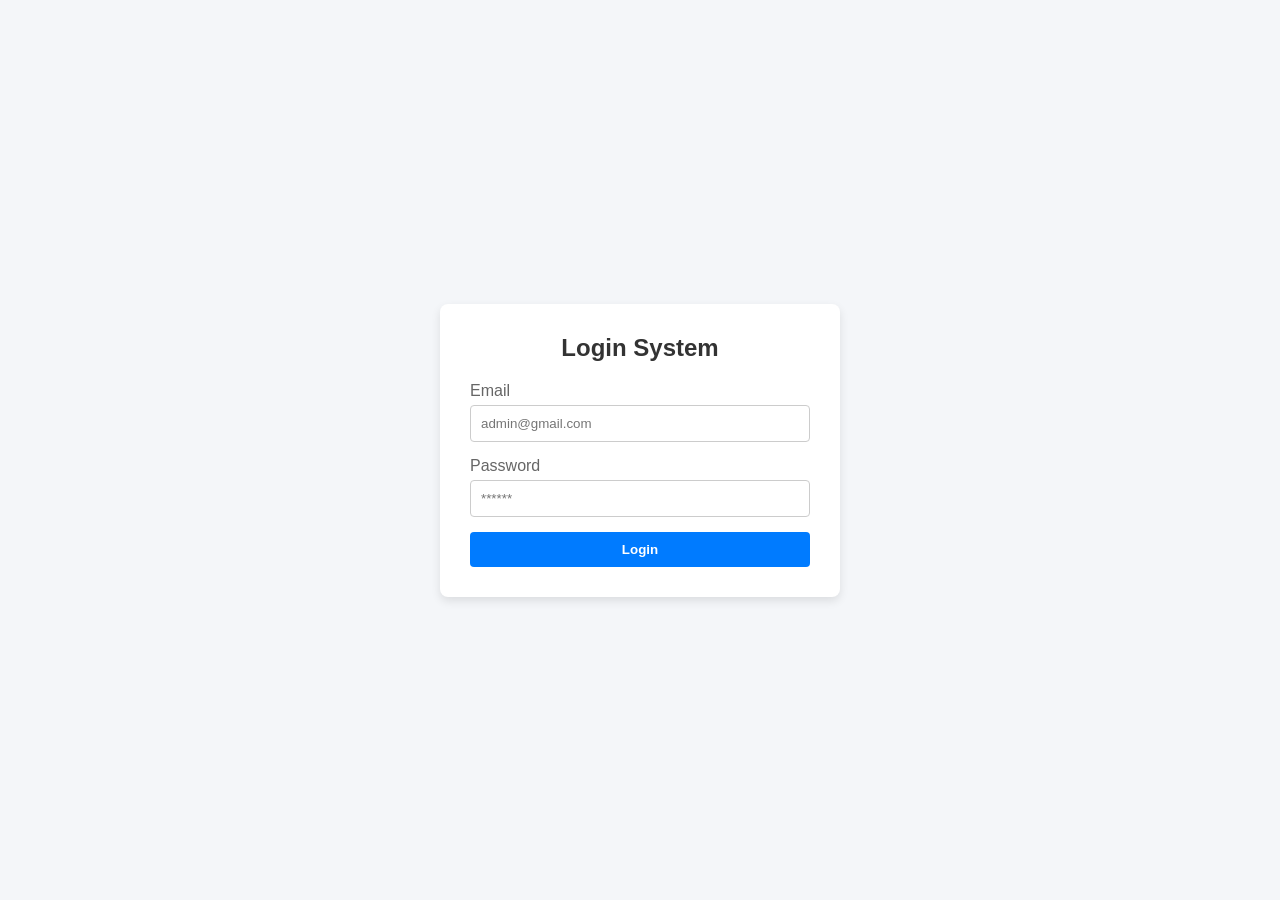
==== index.html @ a4c16e77 "feat: add login page UI template" ====
<!DOCTYPE html>
<html lang="id">
<head>
    <meta charset="UTF-8">
    <meta name="viewport" content="width=device-width, initial-scale=1.0">
    <title>Login - Task Management</title>
    <style>
        * {
            box-sizing: border-box;
            margin: 0;
            padding: 0;
            font-family: Arial, sans-serif;
        }
        body {
            display: flex;
            justify-content: center;
            align-items: center;
            height: 100vh;
            background-color: #f4f6f9;
        }
        .login-card {
            background: #ffffff;
            padding: 30px;
            border-radius: 8px;
            box-shadow: 0 4px 10px rgba(0, 0, 0, 0.1);
            width: 100%;
            max-width: 400px;
        }
        .login-card h2 {
            margin-bottom: 20px;
            color: #333;
            text-align: center;
        }
        .form-group {
            margin-bottom: 15px;
        }
        .form-group label {
            display: block;
            margin-bottom: 5px;
            color: #666;
        }
        .form-group input {
            width: 100%;
            padding: 10px;
            border: 1px solid #ccc;
            border-radius: 4px;
        }
        .btn-login {
            width: 100%;
            padding: 10px;
            background-color: #007bff;
            border: none;
            color: white;
            font-weight: bold;
            border-radius: 4px;
            cursor: pointer;
        }
        .btn-login:hover {
            background-color: #0056b3;
        }
        .alert {
            padding: 10px;
            margin-bottom: 15px;
            border-radius: 4px;
            display: none;
        }
        .alert-danger {
            background-color: #f8d7da;
            color: #721c24;
        }
        .alert-success {
            background-color: #d4edda;
            color: #155724;
        }
    </style>
</head>
<body>

    <div class="login-card">
        <h2>Login System</h2>
        <div id="alert-box" class="alert"></div>

        <form id="loginForm">
            <div class="form-group">
                <label for="email">Email</label>
                <input type="email" id="email" required placeholder="admin@gmail.com">
            </div>
            <div class="form-group">
                <label for="password">Password</label>
                <input type="password" id="password" required placeholder="******">
            </div>
            <button type="submit" class="btn-login">Login</button>
        </form>
    </div>

    <script>
        document.getElementById('loginForm').addEventListener('submit', async function(e) {
            e.preventDefault();

            const email = document.getElementById('email').value;
            const password = document.getElementById('password').value;
            const alertBox = document.getElementById('alert-box');

            alertBox.style.display = 'none';

            try {
                const response = await fetch('http://localhost:8000/api/login.php', {
                    method: 'POST',
                    headers: {
                        'Content-Type': 'application/json'
                    },
                    body: JSON.stringify({ email, password })
                });

                const result = await response.json();

                if (result.success) {
                    alertBox.className = 'alert alert-success';
                    alertBox.innerText = result.message;
                    alertBox.style.display = 'block';
                    
                    // Simpan data login di localStorage
                    localStorage.setItem('user', JSON.stringify(result.data));
                } else {
                    alertBox.className = 'alert alert-danger';
                    alertBox.innerText = result.message;
                    alertBox.style.display = 'block';
                }
            } catch (error) {
                alertBox.className = 'alert alert-danger';
                alertBox.innerText = 'Gagal menghubungi server backend!';
                alertBox.style.display = 'block';
            }
        });
    </script>
</body>
</html>
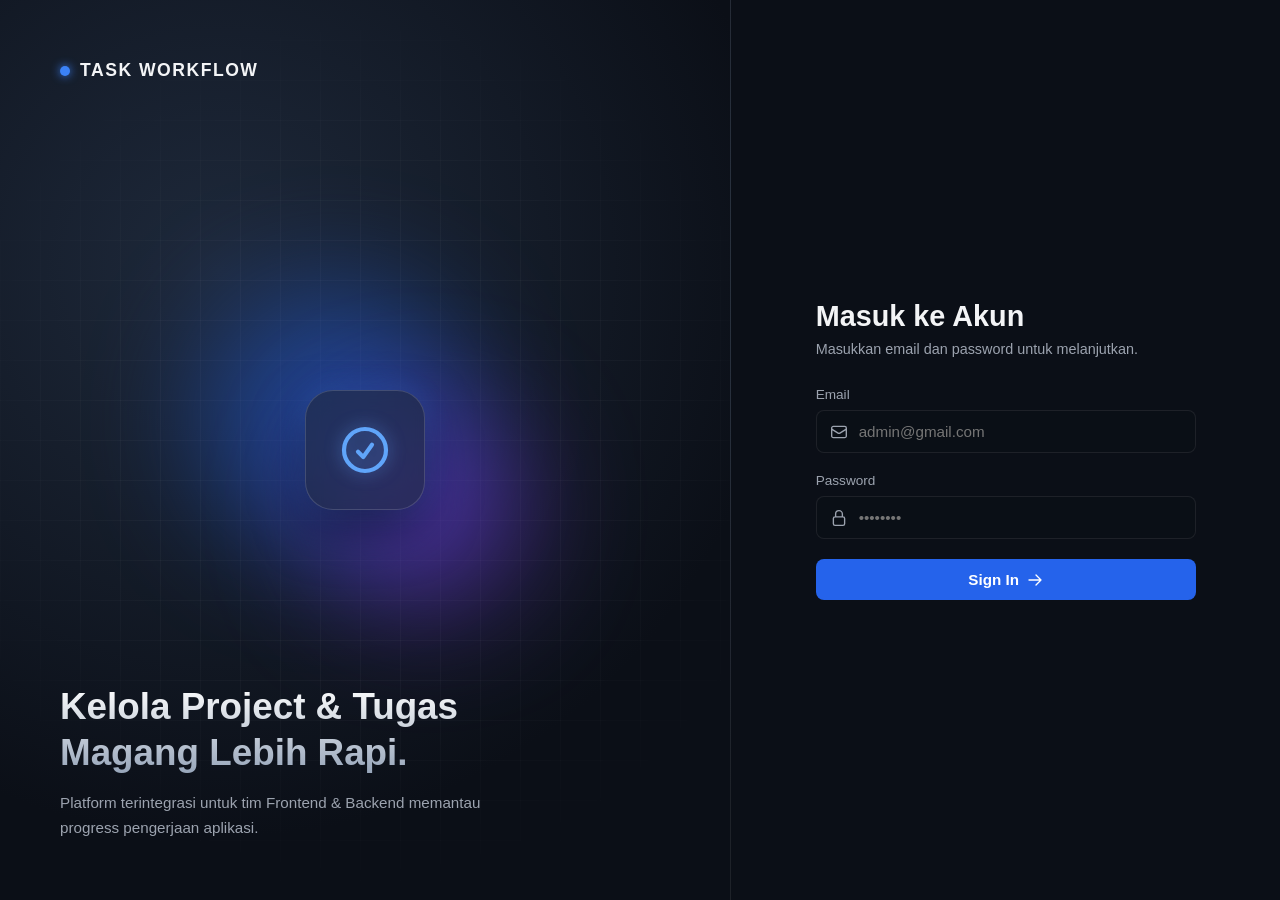
==== commit 74583b8b: "fix: add standard background-clip CSS property" ====
--- a/index.html
+++ b/index.html
@@ -3,94 +3,422 @@
 <head>
     <meta charset="UTF-8">
     <meta name="viewport" content="width=device-width, initial-scale=1.0">
-    <title>Login - Task Management</title>
+    <title>Task Management - Sign In</title>
     <style>
+        :root {
+            --bg-color: #0b0f17;
+            --border-color: rgba(255, 255, 255, 0.08);
+            --accent-glow: #3b82f6;
+            --text-main: #f3f4f6;
+            --text-muted: #9ca3af;
+            --input-bg: rgba(11, 15, 23, 0.6);
+        }
+
         * {
             box-sizing: border-box;
             margin: 0;
             padding: 0;
-            font-family: Arial, sans-serif;
-        }
+            font-family: -apple-system, BlinkMacSystemFont, "Segoe UI", Roboto, Helvetica, Arial, sans-serif;
+        }
+
         body {
-            display: flex;
+            min-height: 100vh;
+            background-color: var(--bg-color);
+            color: var(--text-main);
+            display: flex;
+            align-items: center;
             justify-content: center;
-            align-items: center;
-            height: 100vh;
-            background-color: #f4f6f9;
-        }
-        .login-card {
-            background: #ffffff;
-            padding: 30px;
-            border-radius: 8px;
-            box-shadow: 0 4px 10px rgba(0, 0, 0, 0.1);
+            overflow-x: hidden;
+        }
+
+        .container {
+            display: flex;
             width: 100%;
-            max-width: 400px;
-        }
-        .login-card h2 {
+            min-height: 100vh;
+        }
+
+        /* --- SISI KIRI: HERO / ANIMASI ICON & GRAPHIC --- */
+        .hero-section {
+            flex: 1.2;
+            background: radial-gradient(circle at 30% 30%, #1e293b 0%, #0b0f17 70%);
+            display: flex;
+            flex-direction: column;
+            justify-content: space-between;
+            padding: 60px;
+            position: relative;
+            overflow: hidden;
+            border-right: 1px solid var(--border-color);
+        }
+
+        /* Floating Animated Glowing Orbs & Grid */
+        .graphic-container {
+            position: absolute;
+            top: 50%;
+            left: 50%;
+            transform: translate(-50%, -50%);
+            width: 400px;
+            height: 400px;
+            pointer-events: none;
+            display: flex;
+            align-items: center;
+            justify-content: center;
+        }
+
+        .orb {
+            position: absolute;
+            border-radius: 50%;
+            filter: blur(60px);
+            opacity: 0.5;
+            animation: float 10s infinite alternate ease-in-out;
+        }
+
+        .orb-1 {
+            width: 260px;
+            height: 260px;
+            background: #2563eb;
+            top: 10%;
+            left: 10%;
+            animation-duration: 8s;
+        }
+
+        .orb-2 {
+            width: 200px;
+            height: 200px;
+            background: #7c3aed;
+            bottom: 10%;
+            right: 10%;
+            animation-duration: 11s;
+        }
+
+        /* Animated Floating Icon Centerpiece */
+        .icon-floating-wrapper {
+            position: relative;
+            z-index: 3;
+            width: 120px;
+            height: 120px;
+            background: rgba(30, 41, 59, 0.6);
+            backdrop-filter: blur(12px);
+            border: 1px solid rgba(255, 255, 255, 0.15);
+            border-radius: 28px;
+            display: flex;
+            align-items: center;
+            justify-content: center;
+            box-shadow: 0 20px 50px rgba(0, 0, 0, 0.5), 0 0 30px rgba(59, 130, 246, 0.3);
+            animation: iconPulse 4s infinite ease-in-out;
+        }
+
+        .icon-floating-wrapper svg {
+            width: 56px;
+            height: 56px;
+            stroke: #60a5fa;
+            filter: drop-shadow(0 0 8px rgba(96, 165, 250, 0.6));
+        }
+
+        .mesh-grid {
+            position: absolute;
+            inset: 0;
+            background-image: 
+                linear-gradient(rgba(255, 255, 255, 0.03) 1px, transparent 1px),
+                linear-gradient(90deg, rgba(255, 255, 255, 0.03) 1px, transparent 1px);
+            background-size: 40px 40px;
+            mask-image: radial-gradient(circle at center, black 40%, transparent 80%);
+        }
+
+        .hero-brand {
+            font-size: 1.1rem;
+            font-weight: 700;
+            letter-spacing: 1.5px;
+            z-index: 2;
+            display: flex;
+            align-items: center;
+            gap: 10px;
+        }
+
+        .brand-dot {
+            width: 10px;
+            height: 10px;
+            background-color: var(--accent-glow);
+            border-radius: 50%;
+            box-shadow: 0 0 10px var(--accent-glow);
+        }
+
+        .hero-caption {
+            z-index: 2;
+            max-width: 440px;
+        }
+
+        .hero-caption h1 {
+            font-size: 2.3rem;
+            font-weight: 600;
+            line-height: 1.25;
+            margin-bottom: 15px;
+            background: linear-gradient(180deg, #ffffff 0%, #94a3b8 100%);
+            -webkit-background-clip: text;
+            background-clip: text;
+            -webkit-text-fill-color: transparent;
+        }
+
+        .hero-caption p {
+            color: var(--text-muted);
+            font-size: 0.95rem;
+            line-height: 1.6;
+        }
+
+        /* --- SISI KANAN: FORM LOGIN --- */
+        .form-section {
+            flex: 1;
+            display: flex;
+            align-items: center;
+            justify-content: center;
+            padding: 40px 20px;
+            background-color: var(--bg-color);
+        }
+
+        .login-box {
+            width: 100%;
+            max-width: 380px;
+        }
+
+        .form-header {
+            margin-bottom: 30px;
+        }
+
+        .form-header h2 {
+            font-size: 1.8rem;
+            font-weight: 600;
+            margin-bottom: 8px;
+        }
+
+        .form-header p {
+            color: var(--text-muted);
+            font-size: 0.9rem;
+        }
+
+        .form-group {
             margin-bottom: 20px;
-            color: #333;
-            text-align: center;
-        }
-        .form-group {
-            margin-bottom: 15px;
-        }
+        }
+
         .form-group label {
             display: block;
-            margin-bottom: 5px;
-            color: #666;
-        }
-        .form-group input {
+            font-size: 0.85rem;
+            font-weight: 500;
+            color: var(--text-muted);
+            margin-bottom: 8px;
+        }
+
+        .input-wrapper {
+            position: relative;
+            display: flex;
+            align-items: center;
+        }
+
+        .input-wrapper svg {
+            position: absolute;
+            left: 14px;
+            width: 18px;
+            height: 18px;
+            stroke: var(--text-muted);
+            transition: stroke 0.2s ease;
+        }
+
+        .input-wrapper input {
             width: 100%;
-            padding: 10px;
-            border: 1px solid #ccc;
-            border-radius: 4px;
-        }
-        .btn-login {
+            padding: 12px 16px 12px 42px;
+            background-color: var(--input-bg);
+            border: 1px solid var(--border-color);
+            border-radius: 8px;
+            color: var(--text-main);
+            font-size: 0.95rem;
+            outline: none;
+            transition: border-color 0.2s ease, box-shadow 0.2s ease;
+        }
+
+        .input-wrapper input:focus {
+            border-color: var(--accent-glow);
+            box-shadow: 0 0 0 3px rgba(59, 130, 246, 0.15);
+        }
+
+        .input-wrapper input:focus + svg,
+        .input-wrapper input:focus ~ svg {
+            stroke: var(--accent-glow);
+        }
+
+        .btn-submit {
             width: 100%;
-            padding: 10px;
-            background-color: #007bff;
+            padding: 12px;
+            background-color: #2563eb;
+            color: #ffffff;
             border: none;
-            color: white;
-            font-weight: bold;
-            border-radius: 4px;
+            border-radius: 8px;
+            font-size: 0.95rem;
+            font-weight: 600;
             cursor: pointer;
-        }
-        .btn-login:hover {
-            background-color: #0056b3;
-        }
-        .alert {
-            padding: 10px;
-            margin-bottom: 15px;
-            border-radius: 4px;
+            transition: background-color 0.2s ease, transform 0.1s ease;
+            margin-top: 10px;
+            display: flex;
+            align-items: center;
+            justify-content: center;
+            gap: 8px;
+        }
+
+        .btn-submit:hover {
+            background-color: #1d4ed8;
+        }
+
+        .btn-submit:active {
+            transform: scale(0.99);
+        }
+
+        .alert-message {
+            padding: 12px 16px;
+            border-radius: 8px;
+            font-size: 0.85rem;
+            margin-bottom: 20px;
             display: none;
         }
-        .alert-danger {
-            background-color: #f8d7da;
-            color: #721c24;
-        }
+
+        .alert-error {
+            background-color: rgba(239, 68, 68, 0.1);
+            border: 1px solid rgba(239, 68, 68, 0.3);
+            color: #fca5a5;
+        }
+
         .alert-success {
-            background-color: #d4edda;
-            color: #155724;
+            background-color: rgba(34, 197, 94, 0.1);
+            border: 1px solid rgba(34, 197, 94, 0.3);
+            color: #86efac;
+        }
+
+        @keyframes float {
+            0% { transform: translate(0, 0) scale(1); }
+            50% { transform: translate(25px, -15px) scale(1.05); }
+            100% { transform: translate(-15px, 15px) scale(0.95); }
+        }
+
+        @keyframes iconPulse {
+            0%, 100% { transform: translateY(0) rotate(0deg); box-shadow: 0 20px 50px rgba(0,0,0,0.5), 0 0 30px rgba(59, 130, 246, 0.3); }
+            50% { transform: translateY(-12px) rotate(2deg); box-shadow: 0 30px 60px rgba(0,0,0,0.6), 0 0 45px rgba(59, 130, 246, 0.5); }
+        }
+
+        /* --- RESPONSIVE / MOBILE FRIENDLY --- */
+        @media (max-width: 900px) {
+            .container {
+                flex-direction: column;
+            }
+
+            .hero-section {
+                flex: none;
+                padding: 35px 24px;
+                min-height: 200px;
+                border-right: none;
+                border-bottom: 1px solid var(--border-color);
+                align-items: center;
+                text-align: center;
+            }
+
+            .graphic-container {
+                width: 200px;
+                height: 200px;
+            }
+
+            .icon-floating-wrapper {
+                width: 80px;
+                height: 80px;
+                border-radius: 20px;
+            }
+
+            .icon-floating-wrapper svg {
+                width: 36px;
+                height: 36px;
+            }
+
+            .hero-brand {
+                margin-bottom: 15px;
+            }
+
+            .hero-caption h1 {
+                font-size: 1.5rem;
+            }
+
+            .hero-caption p {
+                display: none;
+            }
+
+            .form-section {
+                padding: 35px 24px;
+            }
         }
     </style>
 </head>
 <body>
 
-    <div class="login-card">
-        <h2>Login System</h2>
-        <div id="alert-box" class="alert"></div>
-
-        <form id="loginForm">
-            <div class="form-group">
-                <label for="email">Email</label>
-                <input type="email" id="email" required placeholder="admin@gmail.com">
+    <div class="container">
+        <!-- SISI KIRI: ANIMASI ICON & GRAPHIC -->
+        <div class="hero-section">
+            <div class="mesh-grid"></div>
+            
+            <div class="hero-brand">
+                <div class="brand-dot"></div>
+                <span>TASK WORKFLOW</span>
             </div>
-            <div class="form-group">
-                <label for="password">Password</label>
-                <input type="password" id="password" required placeholder="******">
+
+            <div class="graphic-container">
+                <div class="orb orb-1"></div>
+                <div class="orb orb-2"></div>
+                <!-- Animated Floating Icon Card -->
+                <div class="icon-floating-wrapper">
+                    <svg xmlns="http://www.w3.org/2000/svg" fill="none" viewBox="0 0 24 24" stroke-width="1.8" stroke="currentColor">
+                        <path stroke-linecap="round" stroke-linejoin="round" d="M9 12.75L11.25 15 15 9.75M21 12a9 9 0 11-18 0 9 9 0 0118 0z" />
+                    </svg>
+                </div>
             </div>
-            <button type="submit" class="btn-login">Login</button>
-        </form>
+
+            <div class="hero-caption">
+                <h1>Kelola Project & Tugas Magang Lebih Rapi.</h1>
+                <p>Platform terintegrasi untuk tim Frontend & Backend memantau progress pengerjaan aplikasi.</p>
+            </div>
+        </div>
+
+        <!-- SISI KANAN: FORM LOGIN -->
+        <div class="form-section">
+            <div class="login-box">
+                <div class="form-header">
+                    <h2>Masuk ke Akun</h2>
+                    <p>Masukkan email dan password untuk melanjutkan.</p>
+                </div>
+
+                <div id="alertBox" class="alert-message"></div>
+
+                <form id="loginForm">
+                    <div class="form-group">
+                        <label for="email">Email</label>
+                        <div class="input-wrapper">
+                            <svg xmlns="http://www.w3.org/2000/svg" fill="none" viewBox="0 0 24 24" stroke-width="1.8" stroke="currentColor">
+                                <path stroke-linecap="round" stroke-linejoin="round" d="M21.75 6.75v10.5a2.25 2.25 0 01-2.25 2.25h-15a2.25 2.25 0 01-2.25-2.25V6.75m19.5 0A2.25 2.25 0 0019.5 4.5h-15a2.25 2.25 0 00-2.25 2.25m19.5 0v.243a2.25 2.25 0 01-1.07 1.916l-7.5 4.615a2.25 2.25 0 01-2.36 0L3.32 8.91a2.25 2.25 0 01-1.07-1.916V6.75" />
+                            </svg>
+                            <input type="email" id="email" required placeholder="admin@gmail.com">
+                        </div>
+                    </div>
+
+                    <div class="form-group">
+                        <label for="password">Password</label>
+                        <div class="input-wrapper">
+                            <svg xmlns="http://www.w3.org/2000/svg" fill="none" viewBox="0 0 24 24" stroke-width="1.8" stroke="currentColor">
+                                <path stroke-linecap="round" stroke-linejoin="round" d="M16.5 10.5V6.75a4.5 4.5 0 10-9 0v3.75m-.75 11.25h10.5a2.25 2.25 0 002.25-2.25v-6.75a2.25 2.25 0 00-2.25-2.25H6.75a2.25 2.25 0 00-2.25 2.25v6.75a2.25 2.25 0 002.25 2.25z" />
+                            </svg>
+                            <input type="password" id="password" required placeholder="••••••••">
+                        </div>
+                    </div>
+
+                    <button type="submit" class="btn-submit">
+                        <span>Sign In</span>
+                        <svg xmlns="http://www.w3.org/2000/svg" width="16" height="16" fill="none" viewBox="0 0 24 24" stroke-width="2" stroke="currentColor">
+                            <path stroke-linecap="round" stroke-linejoin="round" d="M13.5 4.5L21 12m0 0l-7.5 7.5M21 12H3" />
+                        </svg>
+                    </button>
+                </form>
+            </div>
+        </div>
     </div>
 
     <script>
@@ -99,36 +427,32 @@
 
             const email = document.getElementById('email').value;
             const password = document.getElementById('password').value;
-            const alertBox = document.getElementById('alert-box');
+            const alertBox = document.getElementById('alertBox');
 
             alertBox.style.display = 'none';
 
             try {
                 const response = await fetch('http://localhost:8000/api/login.php', {
                     method: 'POST',
-                    headers: {
-                        'Content-Type': 'application/json'
-                    },
+                    headers: { 'Content-Type': 'application/json' },
                     body: JSON.stringify({ email, password })
                 });
 
                 const result = await response.json();
 
                 if (result.success) {
-                    alertBox.className = 'alert alert-success';
+                    alertBox.className = 'alert-message alert-success';
                     alertBox.innerText = result.message;
                     alertBox.style.display = 'block';
-                    
-                    // Simpan data login di localStorage
                     localStorage.setItem('user', JSON.stringify(result.data));
                 } else {
-                    alertBox.className = 'alert alert-danger';
+                    alertBox.className = 'alert-message alert-error';
                     alertBox.innerText = result.message;
                     alertBox.style.display = 'block';
                 }
             } catch (error) {
-                alertBox.className = 'alert alert-danger';
-                alertBox.innerText = 'Gagal menghubungi server backend!';
+                alertBox.className = 'alert-message alert-error';
+                alertBox.innerText = 'Gagal terhubung ke server backend!';
                 alertBox.style.display = 'block';
             }
         });
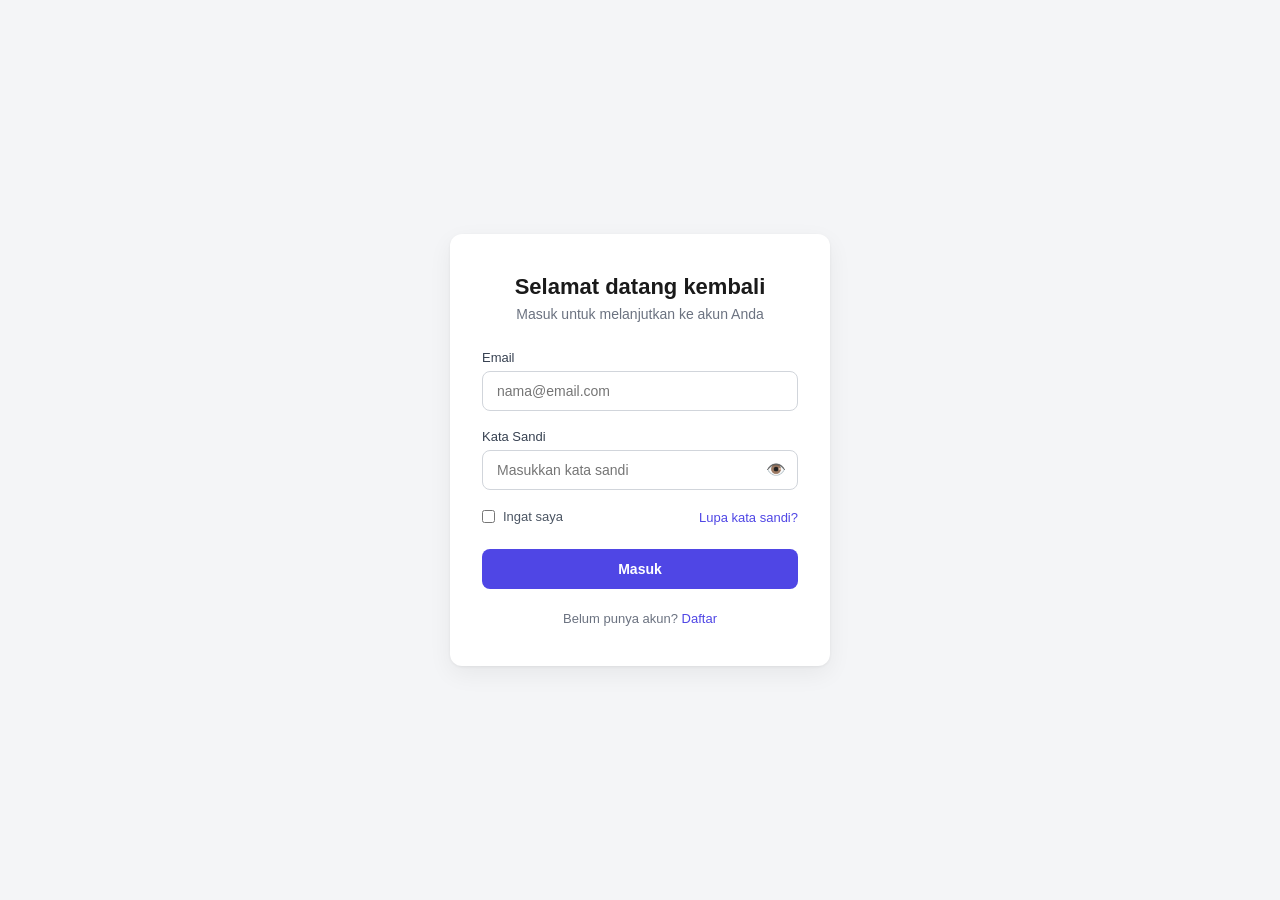
==== commit c462b303: "feat: Redesign UI layout using external CSS" ====
--- a/index.html
+++ b/index.html
@@ -1,461 +1,47 @@
 <!DOCTYPE html>
 <html lang="id">
 <head>
-    <meta charset="UTF-8">
-    <meta name="viewport" content="width=device-width, initial-scale=1.0">
-    <title>Task Management - Sign In</title>
-    <style>
-        :root {
-            --bg-color: #0b0f17;
-            --border-color: rgba(255, 255, 255, 0.08);
-            --accent-glow: #3b82f6;
-            --text-main: #f3f4f6;
-            --text-muted: #9ca3af;
-            --input-bg: rgba(11, 15, 23, 0.6);
-        }
-
-        * {
-            box-sizing: border-box;
-            margin: 0;
-            padding: 0;
-            font-family: -apple-system, BlinkMacSystemFont, "Segoe UI", Roboto, Helvetica, Arial, sans-serif;
-        }
-
-        body {
-            min-height: 100vh;
-            background-color: var(--bg-color);
-            color: var(--text-main);
-            display: flex;
-            align-items: center;
-            justify-content: center;
-            overflow-x: hidden;
-        }
-
-        .container {
-            display: flex;
-            width: 100%;
-            min-height: 100vh;
-        }
-
-        /* --- SISI KIRI: HERO / ANIMASI ICON & GRAPHIC --- */
-        .hero-section {
-            flex: 1.2;
-            background: radial-gradient(circle at 30% 30%, #1e293b 0%, #0b0f17 70%);
-            display: flex;
-            flex-direction: column;
-            justify-content: space-between;
-            padding: 60px;
-            position: relative;
-            overflow: hidden;
-            border-right: 1px solid var(--border-color);
-        }
-
-        /* Floating Animated Glowing Orbs & Grid */
-        .graphic-container {
-            position: absolute;
-            top: 50%;
-            left: 50%;
-            transform: translate(-50%, -50%);
-            width: 400px;
-            height: 400px;
-            pointer-events: none;
-            display: flex;
-            align-items: center;
-            justify-content: center;
-        }
-
-        .orb {
-            position: absolute;
-            border-radius: 50%;
-            filter: blur(60px);
-            opacity: 0.5;
-            animation: float 10s infinite alternate ease-in-out;
-        }
-
-        .orb-1 {
-            width: 260px;
-            height: 260px;
-            background: #2563eb;
-            top: 10%;
-            left: 10%;
-            animation-duration: 8s;
-        }
-
-        .orb-2 {
-            width: 200px;
-            height: 200px;
-            background: #7c3aed;
-            bottom: 10%;
-            right: 10%;
-            animation-duration: 11s;
-        }
-
-        /* Animated Floating Icon Centerpiece */
-        .icon-floating-wrapper {
-            position: relative;
-            z-index: 3;
-            width: 120px;
-            height: 120px;
-            background: rgba(30, 41, 59, 0.6);
-            backdrop-filter: blur(12px);
-            border: 1px solid rgba(255, 255, 255, 0.15);
-            border-radius: 28px;
-            display: flex;
-            align-items: center;
-            justify-content: center;
-            box-shadow: 0 20px 50px rgba(0, 0, 0, 0.5), 0 0 30px rgba(59, 130, 246, 0.3);
-            animation: iconPulse 4s infinite ease-in-out;
-        }
-
-        .icon-floating-wrapper svg {
-            width: 56px;
-            height: 56px;
-            stroke: #60a5fa;
-            filter: drop-shadow(0 0 8px rgba(96, 165, 250, 0.6));
-        }
-
-        .mesh-grid {
-            position: absolute;
-            inset: 0;
-            background-image: 
-                linear-gradient(rgba(255, 255, 255, 0.03) 1px, transparent 1px),
-                linear-gradient(90deg, rgba(255, 255, 255, 0.03) 1px, transparent 1px);
-            background-size: 40px 40px;
-            mask-image: radial-gradient(circle at center, black 40%, transparent 80%);
-        }
-
-        .hero-brand {
-            font-size: 1.1rem;
-            font-weight: 700;
-            letter-spacing: 1.5px;
-            z-index: 2;
-            display: flex;
-            align-items: center;
-            gap: 10px;
-        }
-
-        .brand-dot {
-            width: 10px;
-            height: 10px;
-            background-color: var(--accent-glow);
-            border-radius: 50%;
-            box-shadow: 0 0 10px var(--accent-glow);
-        }
-
-        .hero-caption {
-            z-index: 2;
-            max-width: 440px;
-        }
-
-        .hero-caption h1 {
-            font-size: 2.3rem;
-            font-weight: 600;
-            line-height: 1.25;
-            margin-bottom: 15px;
-            background: linear-gradient(180deg, #ffffff 0%, #94a3b8 100%);
-            -webkit-background-clip: text;
-            background-clip: text;
-            -webkit-text-fill-color: transparent;
-        }
-
-        .hero-caption p {
-            color: var(--text-muted);
-            font-size: 0.95rem;
-            line-height: 1.6;
-        }
-
-        /* --- SISI KANAN: FORM LOGIN --- */
-        .form-section {
-            flex: 1;
-            display: flex;
-            align-items: center;
-            justify-content: center;
-            padding: 40px 20px;
-            background-color: var(--bg-color);
-        }
-
-        .login-box {
-            width: 100%;
-            max-width: 380px;
-        }
-
-        .form-header {
-            margin-bottom: 30px;
-        }
-
-        .form-header h2 {
-            font-size: 1.8rem;
-            font-weight: 600;
-            margin-bottom: 8px;
-        }
-
-        .form-header p {
-            color: var(--text-muted);
-            font-size: 0.9rem;
-        }
-
-        .form-group {
-            margin-bottom: 20px;
-        }
-
-        .form-group label {
-            display: block;
-            font-size: 0.85rem;
-            font-weight: 500;
-            color: var(--text-muted);
-            margin-bottom: 8px;
-        }
-
-        .input-wrapper {
-            position: relative;
-            display: flex;
-            align-items: center;
-        }
-
-        .input-wrapper svg {
-            position: absolute;
-            left: 14px;
-            width: 18px;
-            height: 18px;
-            stroke: var(--text-muted);
-            transition: stroke 0.2s ease;
-        }
-
-        .input-wrapper input {
-            width: 100%;
-            padding: 12px 16px 12px 42px;
-            background-color: var(--input-bg);
-            border: 1px solid var(--border-color);
-            border-radius: 8px;
-            color: var(--text-main);
-            font-size: 0.95rem;
-            outline: none;
-            transition: border-color 0.2s ease, box-shadow 0.2s ease;
-        }
-
-        .input-wrapper input:focus {
-            border-color: var(--accent-glow);
-            box-shadow: 0 0 0 3px rgba(59, 130, 246, 0.15);
-        }
-
-        .input-wrapper input:focus + svg,
-        .input-wrapper input:focus ~ svg {
-            stroke: var(--accent-glow);
-        }
-
-        .btn-submit {
-            width: 100%;
-            padding: 12px;
-            background-color: #2563eb;
-            color: #ffffff;
-            border: none;
-            border-radius: 8px;
-            font-size: 0.95rem;
-            font-weight: 600;
-            cursor: pointer;
-            transition: background-color 0.2s ease, transform 0.1s ease;
-            margin-top: 10px;
-            display: flex;
-            align-items: center;
-            justify-content: center;
-            gap: 8px;
-        }
-
-        .btn-submit:hover {
-            background-color: #1d4ed8;
-        }
-
-        .btn-submit:active {
-            transform: scale(0.99);
-        }
-
-        .alert-message {
-            padding: 12px 16px;
-            border-radius: 8px;
-            font-size: 0.85rem;
-            margin-bottom: 20px;
-            display: none;
-        }
-
-        .alert-error {
-            background-color: rgba(239, 68, 68, 0.1);
-            border: 1px solid rgba(239, 68, 68, 0.3);
-            color: #fca5a5;
-        }
-
-        .alert-success {
-            background-color: rgba(34, 197, 94, 0.1);
-            border: 1px solid rgba(34, 197, 94, 0.3);
-            color: #86efac;
-        }
-
-        @keyframes float {
-            0% { transform: translate(0, 0) scale(1); }
-            50% { transform: translate(25px, -15px) scale(1.05); }
-            100% { transform: translate(-15px, 15px) scale(0.95); }
-        }
-
-        @keyframes iconPulse {
-            0%, 100% { transform: translateY(0) rotate(0deg); box-shadow: 0 20px 50px rgba(0,0,0,0.5), 0 0 30px rgba(59, 130, 246, 0.3); }
-            50% { transform: translateY(-12px) rotate(2deg); box-shadow: 0 30px 60px rgba(0,0,0,0.6), 0 0 45px rgba(59, 130, 246, 0.5); }
-        }
-
-        /* --- RESPONSIVE / MOBILE FRIENDLY --- */
-        @media (max-width: 900px) {
-            .container {
-                flex-direction: column;
-            }
-
-            .hero-section {
-                flex: none;
-                padding: 35px 24px;
-                min-height: 200px;
-                border-right: none;
-                border-bottom: 1px solid var(--border-color);
-                align-items: center;
-                text-align: center;
-            }
-
-            .graphic-container {
-                width: 200px;
-                height: 200px;
-            }
-
-            .icon-floating-wrapper {
-                width: 80px;
-                height: 80px;
-                border-radius: 20px;
-            }
-
-            .icon-floating-wrapper svg {
-                width: 36px;
-                height: 36px;
-            }
-
-            .hero-brand {
-                margin-bottom: 15px;
-            }
-
-            .hero-caption h1 {
-                font-size: 1.5rem;
-            }
-
-            .hero-caption p {
-                display: none;
-            }
-
-            .form-section {
-                padding: 35px 24px;
-            }
-        }
-    </style>
+  <meta charset="UTF-8">
+  <meta name="viewport" content="width=device-width, initial-scale=1.0">
+  <title>Masuk</title>
+  <link rel="stylesheet" href="style.css">
 </head>
 <body>
 
-    <div class="container">
-        <!-- SISI KIRI: ANIMASI ICON & GRAPHIC -->
-        <div class="hero-section">
-            <div class="mesh-grid"></div>
-            
-            <div class="hero-brand">
-                <div class="brand-dot"></div>
-                <span>TASK WORKFLOW</span>
-            </div>
+  <div class="card">
+    <h1>Selamat datang kembali</h1>
+    <p class="subtitle">Masuk untuk melanjutkan ke akun Anda</p>
 
-            <div class="graphic-container">
-                <div class="orb orb-1"></div>
-                <div class="orb orb-2"></div>
-                <!-- Animated Floating Icon Card -->
-                <div class="icon-floating-wrapper">
-                    <svg xmlns="http://www.w3.org/2000/svg" fill="none" viewBox="0 0 24 24" stroke-width="1.8" stroke="currentColor">
-                        <path stroke-linecap="round" stroke-linejoin="round" d="M9 12.75L11.25 15 15 9.75M21 12a9 9 0 11-18 0 9 9 0 0118 0z" />
-                    </svg>
-                </div>
-            </div>
+    <div class="error" id="errorBox">Email atau kata sandi salah.</div>
 
-            <div class="hero-caption">
-                <h1>Kelola Project & Tugas Magang Lebih Rapi.</h1>
-                <p>Platform terintegrasi untuk tim Frontend & Backend memantau progress pengerjaan aplikasi.</p>
-            </div>
+    <form id="loginForm">
+      <div class="field">
+        <label for="email">Email</label>
+        <input type="email" id="email" placeholder="nama@email.com" required>
+      </div>
+
+      <div class="field">
+        <label for="password">Kata Sandi</label>
+        <div class="password-wrapper">
+          <input type="password" id="password" placeholder="Masukkan kata sandi" required>
+          <button type="button" class="toggle-password" data-target="password">👁️</button>
         </div>
+      </div>
 
-        <!-- SISI KANAN: FORM LOGIN -->
-        <div class="form-section">
-            <div class="login-box">
-                <div class="form-header">
-                    <h2>Masuk ke Akun</h2>
-                    <p>Masukkan email dan password untuk melanjutkan.</p>
-                </div>
+      <div class="row">
+        <label>
+          <input type="checkbox" id="remember">
+          Ingat saya
+        </label>
+        <a href="#">Lupa kata sandi?</a>
+      </div>
 
-                <div id="alertBox" class="alert-message"></div>
+      <button type="submit" class="submit">Masuk</button>
+    </form>
 
-                <form id="loginForm">
-                    <div class="form-group">
-                        <label for="email">Email</label>
-                        <div class="input-wrapper">
-                            <svg xmlns="http://www.w3.org/2000/svg" fill="none" viewBox="0 0 24 24" stroke-width="1.8" stroke="currentColor">
-                                <path stroke-linecap="round" stroke-linejoin="round" d="M21.75 6.75v10.5a2.25 2.25 0 01-2.25 2.25h-15a2.25 2.25 0 01-2.25-2.25V6.75m19.5 0A2.25 2.25 0 0019.5 4.5h-15a2.25 2.25 0 00-2.25 2.25m19.5 0v.243a2.25 2.25 0 01-1.07 1.916l-7.5 4.615a2.25 2.25 0 01-2.36 0L3.32 8.91a2.25 2.25 0 01-1.07-1.916V6.75" />
-                            </svg>
-                            <input type="email" id="email" required placeholder="admin@gmail.com">
-                        </div>
-                    </div>
+    <p class="footer-text">Belum punya akun? <a href="register.html">Daftar</a></p>
+  </div>
 
-                    <div class="form-group">
-                        <label for="password">Password</label>
-                        <div class="input-wrapper">
-                            <svg xmlns="http://www.w3.org/2000/svg" fill="none" viewBox="0 0 24 24" stroke-width="1.8" stroke="currentColor">
-                                <path stroke-linecap="round" stroke-linejoin="round" d="M16.5 10.5V6.75a4.5 4.5 0 10-9 0v3.75m-.75 11.25h10.5a2.25 2.25 0 002.25-2.25v-6.75a2.25 2.25 0 00-2.25-2.25H6.75a2.25 2.25 0 00-2.25 2.25v6.75a2.25 2.25 0 002.25 2.25z" />
-                            </svg>
-                            <input type="password" id="password" required placeholder="••••••••">
-                        </div>
-                    </div>
-
-                    <button type="submit" class="btn-submit">
-                        <span>Sign In</span>
-                        <svg xmlns="http://www.w3.org/2000/svg" width="16" height="16" fill="none" viewBox="0 0 24 24" stroke-width="2" stroke="currentColor">
-                            <path stroke-linecap="round" stroke-linejoin="round" d="M13.5 4.5L21 12m0 0l-7.5 7.5M21 12H3" />
-                        </svg>
-                    </button>
-                </form>
-            </div>
-        </div>
-    </div>
-
-    <script>
-        document.getElementById('loginForm').addEventListener('submit', async function(e) {
-            e.preventDefault();
-
-            const email = document.getElementById('email').value;
-            const password = document.getElementById('password').value;
-            const alertBox = document.getElementById('alertBox');
-
-            alertBox.style.display = 'none';
-
-            try {
-                const response = await fetch('http://localhost:8000/api/login.php', {
-                    method: 'POST',
-                    headers: { 'Content-Type': 'application/json' },
-                    body: JSON.stringify({ email, password })
-                });
-
-                const result = await response.json();
-
-                if (result.success) {
-                    alertBox.className = 'alert-message alert-success';
-                    alertBox.innerText = result.message;
-                    alertBox.style.display = 'block';
-                    localStorage.setItem('user', JSON.stringify(result.data));
-                } else {
-                    alertBox.className = 'alert-message alert-error';
-                    alertBox.innerText = result.message;
-                    alertBox.style.display = 'block';
-                }
-            } catch (error) {
-                alertBox.className = 'alert-message alert-error';
-                alertBox.innerText = 'Gagal terhubung ke server backend!';
-                alertBox.style.display = 'block';
-            }
-        });
-    </script>
+  <script src="script.js"></script>
 </body>
-</html>
+</html>
--- a/style.css
+++ b/style.css
@@ -0,0 +1,175 @@
+* {
+  box-sizing: border-box;
+  margin: 0;
+  padding: 0;
+}
+
+body {
+  font-family: -apple-system, BlinkMacSystemFont, "Segoe UI", Roboto, Helvetica, Arial, sans-serif;
+  background: #f4f5f7;
+  min-height: 100vh;
+  display: flex;
+  align-items: center;
+  justify-content: center;
+  padding: 20px;
+}
+
+.card {
+  background: #ffffff;
+  width: 100%;
+  max-width: 380px;
+  padding: 40px 32px;
+  border-radius: 12px;
+  box-shadow: 0 1px 3px rgba(0,0,0,0.06), 0 8px 24px rgba(0,0,0,0.06);
+}
+
+.card h1 {
+  font-size: 22px;
+  font-weight: 600;
+  color: #1a1a1a;
+  text-align: center;
+  margin-bottom: 6px;
+}
+
+.card p.subtitle {
+  text-align: center;
+  color: #6b7280;
+  font-size: 14px;
+  margin-bottom: 28px;
+}
+
+.field {
+  margin-bottom: 18px;
+}
+
+.field label {
+  display: block;
+  font-size: 13px;
+  font-weight: 500;
+  color: #374151;
+  margin-bottom: 6px;
+}
+
+.field input {
+  width: 100%;
+  padding: 11px 14px;
+  font-size: 14px;
+  border: 1px solid #d1d5db;
+  border-radius: 8px;
+  outline: none;
+  transition: border-color 0.15s ease, box-shadow 0.15s ease;
+}
+
+.field input:focus {
+  border-color: #4f46e5;
+  box-shadow: 0 0 0 3px rgba(79, 70, 229, 0.12);
+}
+
+/* CSS Tambahan untuk Wrapper Input Password dan Tombol Toggle Mata */
+.password-wrapper {
+  position: relative;
+  display: flex;
+  align-items: center;
+}
+
+.password-wrapper input {
+  padding-right: 40px;
+}
+
+.toggle-password {
+  position: absolute;
+  right: 12px;
+  background: none;
+  border: none;
+  cursor: pointer;
+  font-size: 16px;
+  color: #6b7280;
+  user-select: none;
+  padding: 0;
+  line-height: 1;
+}
+
+.hint {
+  font-size: 12px;
+  color: #9ca3af;
+  margin-top: 5px;
+}
+
+.row {
+  display: flex;
+  align-items: center;
+  justify-content: space-between;
+  margin-bottom: 22px;
+  font-size: 13px;
+}
+
+.row label {
+  display: flex;
+  align-items: flex-start;
+  gap: 8px;
+  color: #4b5563;
+  cursor: pointer;
+  line-height: 1.4;
+}
+
+.row input[type="checkbox"] {
+  margin-top: 2px;
+}
+
+.row a {
+  color: #4f46e5;
+  text-decoration: none;
+}
+
+.row a:hover {
+  text-decoration: underline;
+}
+
+button.submit {
+  width: 100%;
+  padding: 12px;
+  background: #4f46e5;
+  color: #fff;
+  font-size: 14px;
+  font-weight: 600;
+  border: none;
+  border-radius: 8px;
+  cursor: pointer;
+  transition: background 0.15s ease;
+}
+
+button.submit:hover {
+  background: #4338ca;
+}
+
+button.submit:disabled {
+  background: #a5a6f6;
+  cursor: not-allowed;
+}
+
+.error {
+  display: none;
+  background: #fef2f2;
+  color: #b91c1c;
+  font-size: 13px;
+  padding: 10px 12px;
+  border-radius: 8px;
+  margin-bottom: 18px;
+}
+
+.footer-text {
+  text-align: center;
+  font-size: 13px;
+  color: #6b7280;
+  margin-top: 22px;
+}
+
+.footer-text a {
+  color: #4f46e5;
+  text-decoration: none;
+  font-weight: 500;
+}
+
+.footer-text a:hover {
+  text-decoration: underline;
+}
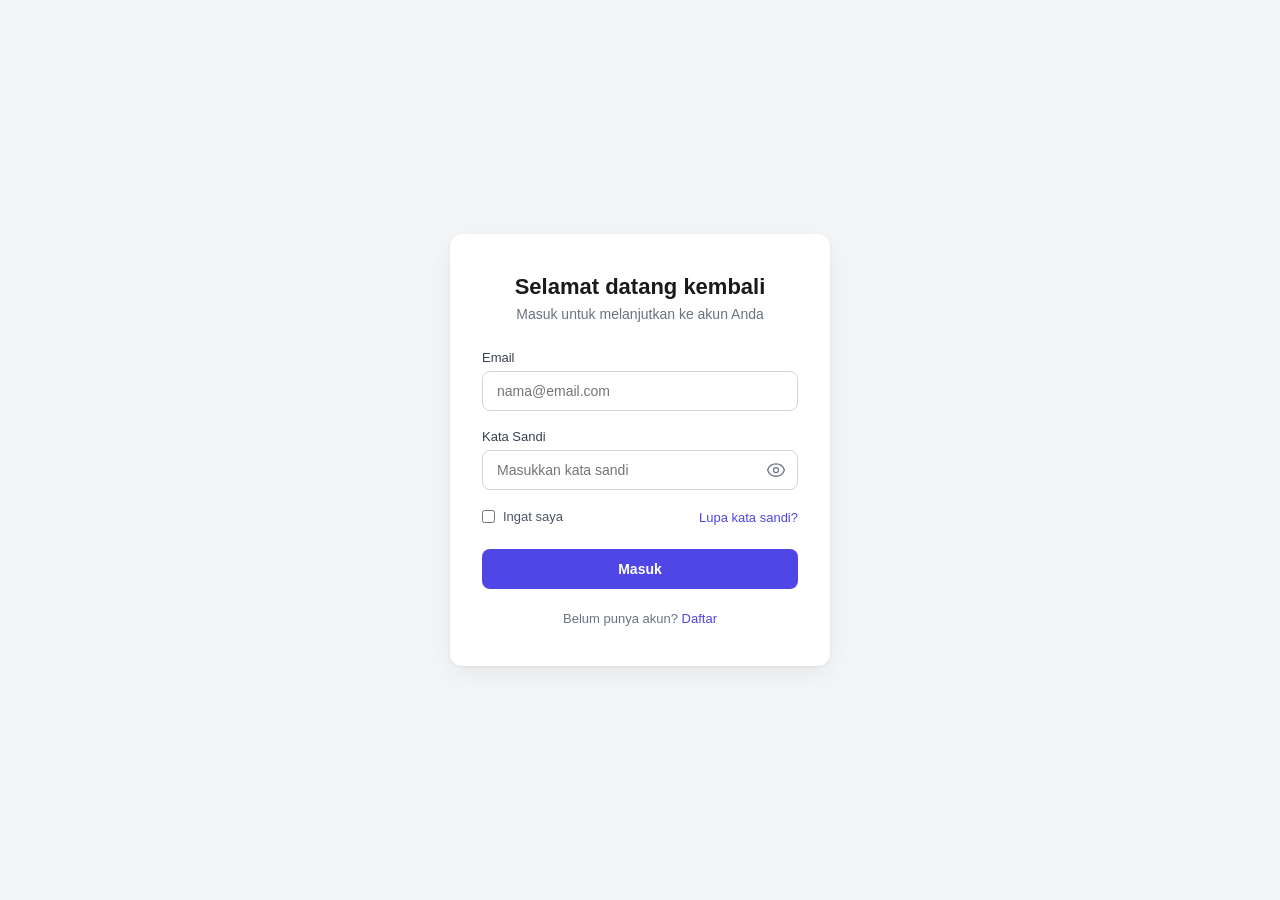
==== commit 98d36aed: "style: Perubahan Icon Show/Hide Password" ====
--- a/index.html
+++ b/index.html
@@ -24,7 +24,13 @@
         <label for="password">Kata Sandi</label>
         <div class="password-wrapper">
           <input type="password" id="password" placeholder="Masukkan kata sandi" required>
-          <button type="button" class="toggle-password" data-target="password">👁️</button>
+          <button type="button" class="toggle-password" data-target="password" aria-label="Toggle password visibility">
+            <!-- SVG Mata Terbuka Baru -->
+            <svg class="eye-icon" xmlns="http://www.w3.org/2000/svg" fill="none" viewBox="0 0 24 24" stroke-width="1.5" stroke="currentColor">
+              <path stroke-linecap="round" stroke-linejoin="round" d="M2.036 12.322a1.012 1.012 0 0 1 0-.639C3.423 7.51 7.36 4.5 12 4.5c4.638 0 8.573 3.007 9.963 7.178.07.207.07.431 0 .639C20.577 16.49 16.64 19.5 12 19.5c-4.638 0-8.573-3.007-9.963-7.178Z" />
+              <path stroke-linecap="round" stroke-linejoin="round" d="M15 12a3 3 0 1 1-6 0 3 3 0 0 1 6 0Z" />
+            </svg>
+          </button>
         </div>
       </div>
 
--- a/style.css
+++ b/style.css
@@ -65,7 +65,7 @@
   box-shadow: 0 0 0 3px rgba(79, 70, 229, 0.12);
 }
 
-/* CSS Tambahan untuk Wrapper Input Password dan Tombol Toggle Mata */
+/* CSS Wrapper Input Password dan Tombol Toggle SVG */
 .password-wrapper {
   position: relative;
   display: flex;
@@ -82,11 +82,21 @@
   background: none;
   border: none;
   cursor: pointer;
-  font-size: 16px;
   color: #6b7280;
-  user-select: none;
   padding: 0;
-  line-height: 1;
+  display: flex;
+  align-items: center;
+  justify-content: center;
+  outline: none;
+}
+
+.toggle-password:hover {
+  color: #374151;
+}
+
+.toggle-password .eye-icon {
+  width: 20px;
+  height: 20px;
 }
 
 .hint {
